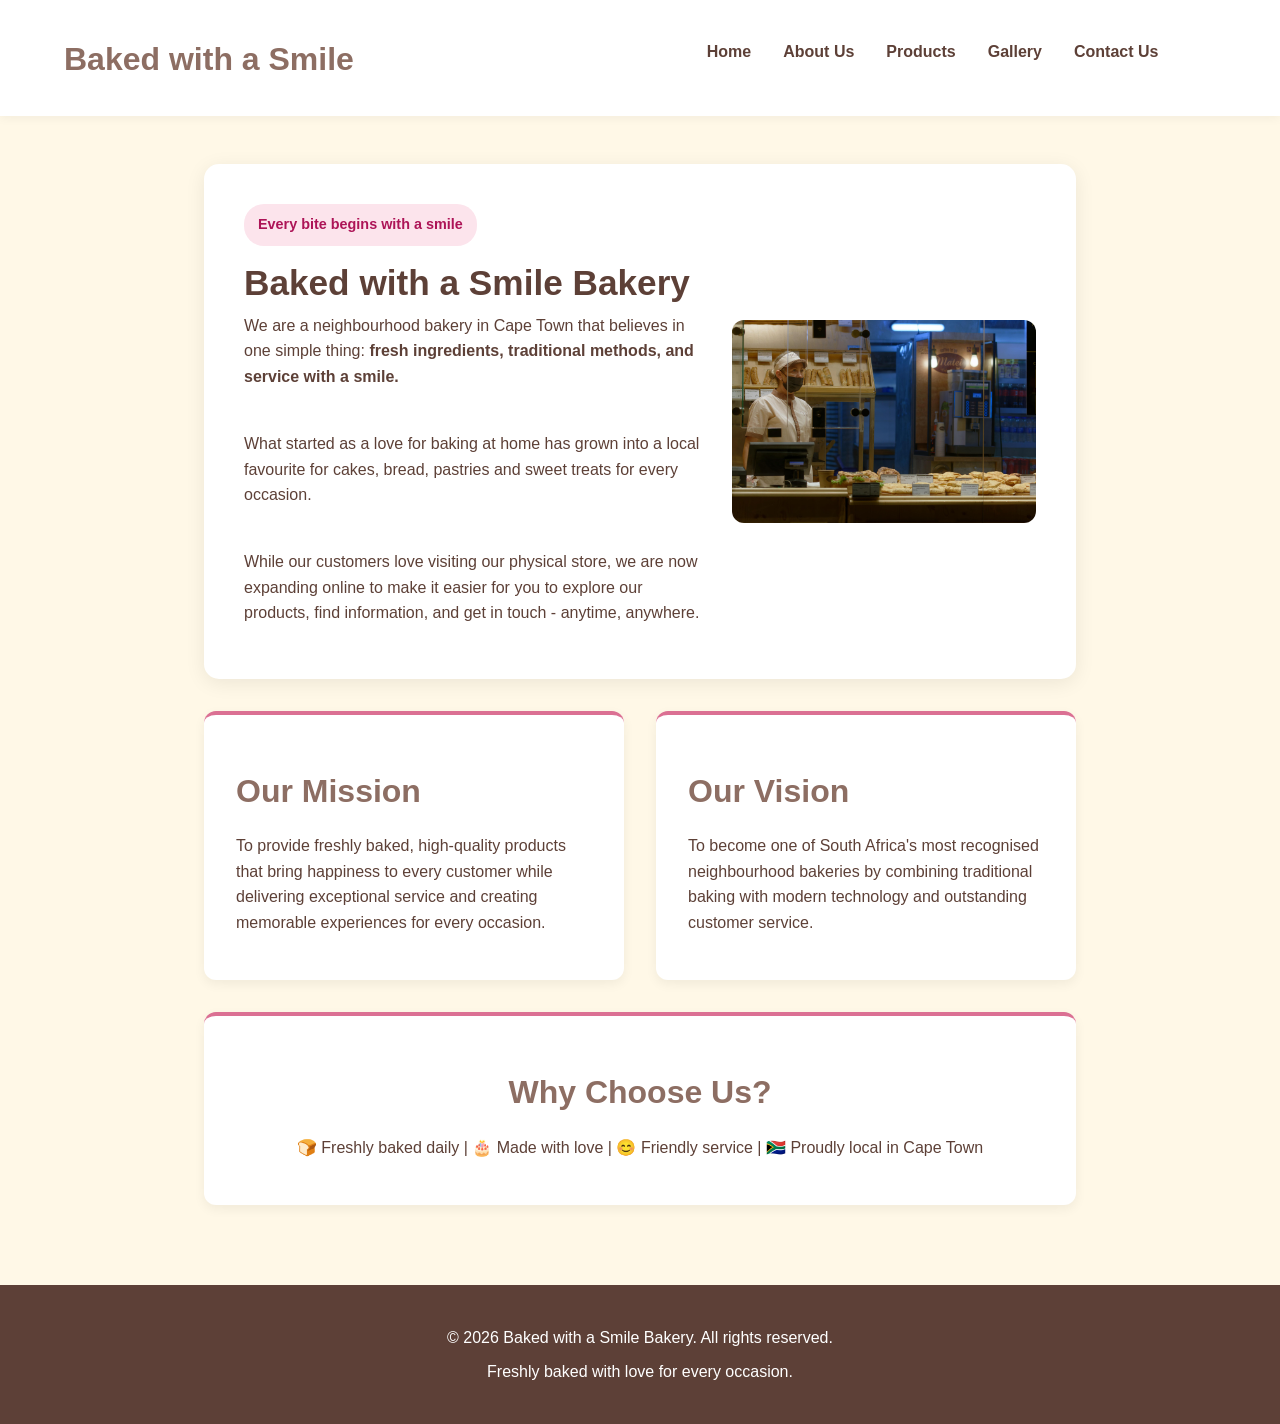
==== aboutus.html @ 3d8c75fc "Part 3: Reconnect local project to GitHub and restore all website files" ====
<!DOCTYPE html>
<html>
<head>
<title>About Us | Baked with a Smile</title>
<link rel="stylesheet" href="css/mystyle.css">
<meta name="viewport" content="width=device-width, initial-scale=1.0">
<style>
*{margin:0;padding:0;box-sizing:border-box;}
body{font-family:Arial,sans-serif;background:#FFF8E7;color:#5D4037;line-height:1.8;}
img{max-width:100%;border-radius:12px;display:block;}
header{display:flex;justify-content:space-between;align-items:center;padding:15px 5%;background:white;box-shadow:0 2px 10px rgba(0,0,0,0.05);}
nav ul{display:flex;list-style:none;gap:2rem;}
nav a{color:#5D4037;text-decoration:none;font-weight:bold;}
nav a:hover{color:palevioletred;}
.about-wrap{max-width:1000px;margin:0 auto;padding:3rem 5%;}
.hero-card{background:white;padding:2.5rem;border-radius:15px;box-shadow:0 4px 20px rgba(0,0,0,0.08);display:grid;grid-template-columns:1.2fr 0.8fr;gap:2rem;align-items:center;margin-bottom:2rem;}
.tagline{background:#FCE4EC;color:#AD1457;padding:8px 14px;border-radius:20px;display:inline-block;font-weight:bold;font-size:0.9rem;margin-bottom:1rem;}
h1{font-size:2.2rem;margin-bottom:0.5rem;}
h2{color:#8D6E63;margin-bottom:0.8rem;}
.split{display:grid;grid-template-columns:1fr 1fr;gap:2rem;margin-top:2rem;}
.card{background:white;padding:2rem;border-radius:12px;box-shadow:0 4px 12px rgba(0,0,0,0.06);border-top:4px solid palevioletred;}
@media(max-width:768px){.hero-card,.split{grid-template-columns:1fr;} header{flex-direction:column;gap:1rem;}}
</style>
</head>
<body>

<header>
<h2>Baked with a Smile</h2>
<nav>
<ul>
<li><a href="index.html">Home</a></li>
<li><a href="aboutus.html">About Us</a></li>
<li><a href="products.html">Products</a></li>
<li><a href="gallery.html">Gallery</a></li>
<li><a href="contactus.html">Contact Us</a></li>
</ul>
</nav>
</header>

<div class="about-wrap">

<div class="hero-card">
<div>
<span class="tagline">Every bite begins with a smile</span>
<h1>Baked with a Smile Bakery</h1>
<p>We are a neighbourhood bakery in Cape Town that believes in one simple thing: <strong>fresh ingredients, traditional methods, and service with a smile.</strong></p>
<br>
<p>What started as a love for baking at home has grown into a local favourite for cakes, bread, pastries and sweet treats for every occasion.</p>
<br>
<p>While our customers love visiting our physical store, we are now expanding online to make it easier for you to explore our products, find information, and get in touch - anytime, anywhere.</p>
</div>
<div>
<img src="images/counter.jpg" alt="Our Bakery">
</div>
</div>

<div class="split">
<div class="card">
<h2>Our Mission</h2>
<p>To provide freshly baked, high-quality products that bring happiness to every customer while delivering exceptional service and creating memorable experiences for every occasion.</p>
</div>
<div class="card">
<h2>Our Vision</h2>
<p>To become one of South Africa's most recognised neighbourhood bakeries by combining traditional baking with modern technology and outstanding customer service.</p>
</div>
</div>

<div class="card" style="margin-top:2rem; text-align:center;">
<h2>Why Choose Us?</h2>
<p>🍞 Freshly baked daily | 🎂 Made with love | 😊 Friendly service | 🇿🇦 Proudly local in Cape Town</p>
</div>

</div>
<footer>
    <p>&copy; 2026 Baked with a Smile Bakery. All rights reserved.</p>
    <p>Freshly baked with love for every occasion.</p>
</footer>


</body>
</html>
---- css/mystyle.css ----
* { margin: 0; padding: 0; box-sizing: border-box; }

body {
font-family: Arial, sans-serif;
background: #FFF8F0; 
color: #333;
line-height: 1.6;
}

img { max-width: 100%; height: auto; display: block; }


header, nav {
display: flex;
justify-content: space-between;
align-items: center;
padding: 15px 5%;
background: white;
flex-wrap: wrap;
}

nav ul { display: flex; list-style: none; gap: 2rem; }
nav a { color: #5D4037; text-decoration: none; font-weight: bold; }
nav a:hover { color: palevioletred; border-bottom: 2px solid palevioletred; }
nav a:focus { outline: 3px solid #5D4037; } 


h1 { font-size: 2.5rem; color: #5D4037; line-height: 1.2; }
h2 { font-size: 2rem; color: #5D4037; margin: 1rem 0; }
h3 { font-size: 1.3rem; margin: 0.8rem 0; }
p, li { font-size: 1rem; line-height: 1.6; margin-bottom: 0.8rem; }


.products-grid {
display: grid;
grid-template-columns: repeat(3, 1fr);
gap: 2rem;
padding: 2rem 5%;
}

.product-card {
background: white;
padding: 15px;
border-radius: 12px;
box-shadow: 0 4px 12px rgba(0,0,0,0.1);
text-align: center;
transition: transform 0.3s, box-shadow 0.3s;
}

.product-card:hover {
transform: translateY(-5px);
box-shadow: 0 8px 20px rgba(0,0,0,0.15);
}



form { max-width: 600px; margin: 2rem auto; padding: 1rem; }
input, textarea, select {
width: 100%;
padding: 12px;
margin: 0.5rem 0 1rem;
border: 2px solid #ddd;
border-radius: 8px;
font-size: 1rem;
}
input:focus, textarea:focus, select:focus { outline: 3px solid palevioletred; border-color: palevioletred; }
input:invalid { border-color: #e74c3c; }
input:valid { border-color: #2ecc71; }
.error { color: #e74c3c; font-size: 0.9rem; display: block; min-height: 1.2rem; }
button {
background: #5D4037; color: white; padding: 12px 24px;
border: none; border-radius: 8px; cursor: pointer; font-size: 1rem;
}
button:hover { background: palevioletred; transform: translateY(-1px); }


.accordion-panel { max-height: 0; overflow: hidden; transition: max-height 0.3s ease; }
#lightbox {
position: fixed; inset: 0; background: rgba(0,0,0,0.85);
display: none; justify-content: center; align-items: center; flex-direction: column; z-index: 100;
}
#lightbox img { max-width: 90%; max-height: 80vh; border-radius: 12px; }
.reveal { opacity: 0; transform: translateY(20px); transition: 0.6s; }
.reveal.visible { opacity: 1; transform: translateY(0); }
#map { height: 300px; width: 100%; margin: 1rem 0; border-radius: 12px; }

@media screen and (max-width: 768px) {

h1 { font-size: 1.8rem; }
h2 { font-size: 1.4rem; }
h3 { font-size: 1.1rem; }
p, li { font-size: 0.95rem; }

.products-grid { grid-template-columns: repeat(2, 1fr); gap: 1rem; padding: 1rem; }
header { flex-direction: column; gap: 1rem; text-align: center; }
nav ul { gap: 1rem; flex-wrap: wrap; justify-content: center; }
}

@media screen and (max-width: 480px) {
h1 { font-size: 1.5rem; }
h2 { font-size: 1.2rem; }
.products-grid { grid-template-columns: 1fr; }
nav ul { flex-direction: column; text-align: center; gap: 0.5rem; }
button, input, textarea, select { width: 100%; font-size: 1rem; }
}


.hero { text-align:center; padding:3rem 5%; background:#FFF5F7; }
.hero h1 { font-size:2.5rem; }
.hero button { margin:0.5rem; }
.welcome { padding:2rem 5%; text-align:center; max-width:900px; margin:0 auto; }
.welcome-img { width:100%; max-width:700px; height:auto; display:block; margin:1.5rem auto; border-radius:12px; }
.gallery-section { padding:2rem 5%; text-align:center; }
.gallery { display:grid; grid-template-columns:repeat(3,1fr); gap:1rem; }
.gallery img { width:100%; height:200px; object-fit:cover; border-radius:12px; cursor:pointer; }
.faq { max-width:800px; margin:2rem auto; padding:0 5%; }
.accordion-btn { width:100%; text-align:left; background:white; color:#5D4037; margin-top:0.5rem; }
.accordion-panel { max-height:0; overflow:hidden; transition:max-height 0.3s ease; background:white; padding:0 1rem; }
#lightbox { position:fixed; inset:0; background:rgba(0,0,0,0.85); display:none; justify-content:center; align-items:center; flex-direction:column; z-index:100; }
#lightbox img { max-width:90%; max-height:80vh; border-radius:12px; }
#lightbox p { color:white; margin-top:1rem; }
.reveal { opacity:0; transform:translateY(20px); transition:0.6s; }
.reveal.visible { opacity:1; transform:translateY(0); }

@media (max-width:768px){
.gallery { grid-template-columns:1fr; }
.hero h1 { font-size:1.8rem; }
} 
.enquiry-hero { text-align:center; padding:2rem 5%; background:#FFF5F7; }
#enquiry-form { max-width:600px; margin:2rem auto; padding:1.5rem; background:white; border-radius:12px; box-shadow:0 4px 12px rgba(0,0,0,0.1); }
#enquiry-form label { font-weight:bold; color:#5D4037; display:block; margin-top:1rem; }
#enquiry-form input, #enquiry-form select, #enquiry-form textarea { width:100%; padding:12px; margin:0.3rem 0; border:2px solid #ddd; border-radius:8px; font-size:1rem; }
.error { color:#e74c3c; font-size:0.9rem; display:block; min-height:1.2rem; }
#enquiry-result { max-width:600px; margin:2rem auto; padding:1.5rem; background:#E8F5E9; border:2px solid #2ecc71; border-radius:12px; } 

.page-title { text-align:center; padding:2rem; }
.section-title { padding-left:5%; }
.search-bar { display:flex; gap:1rem; justify-content:center; padding:1rem 5%; flex-wrap:wrap; }
.search-bar input, .search-bar select { max-width:300px; padding:12px; border:2px solid #ddd; border-radius:8px; }

* { box-sizing: border-box; }
html, body { width: 100%; overflow-x: hidden; }
img { max-width: 100%; height: auto; }


.faq {
max-width: 800px;
width: 100%;
margin: 2rem auto;
padding: 0 1rem;
}
.faq h2 { text-align: center; }
.accordion-btn {
width: 100%;
display: block;
text-align: left;
white-space: normal !important;
word-wrap: break-word;
padding: 14px 16px;
background: white;
color: #5D4037;
border: 1px solid #e8c8c8;
border-radius: 8px;
cursor: pointer;
font-size: 1rem;
line-height: 1.4;
}
.accordion-panel {
max-height: 0;
overflow: hidden;
transition: max-height 0.3s ease;
background: white;
padding: 0 1rem;
}
.accordion-panel p {
padding: 1rem 0;
line-height: 1.6;
}


footer {
background: #5D4037;
color: white;
text-align: center;
padding: 2rem 1rem;
margin-top: 2rem;
width: 100%;
}
footer p { margin: 0.5rem 0; }
footer a { color: #FFD1DC; text-decoration: none; }
footer a:hover { text-decoration: underline; } 


@media (max-width: 900px) {
.products-grid { grid-template-columns: repeat(2, 1fr); }
}
@media (max-width: 600px) {
.products-grid { grid-template-columns: 1fr; gap: 1rem; padding: 1rem; }
}
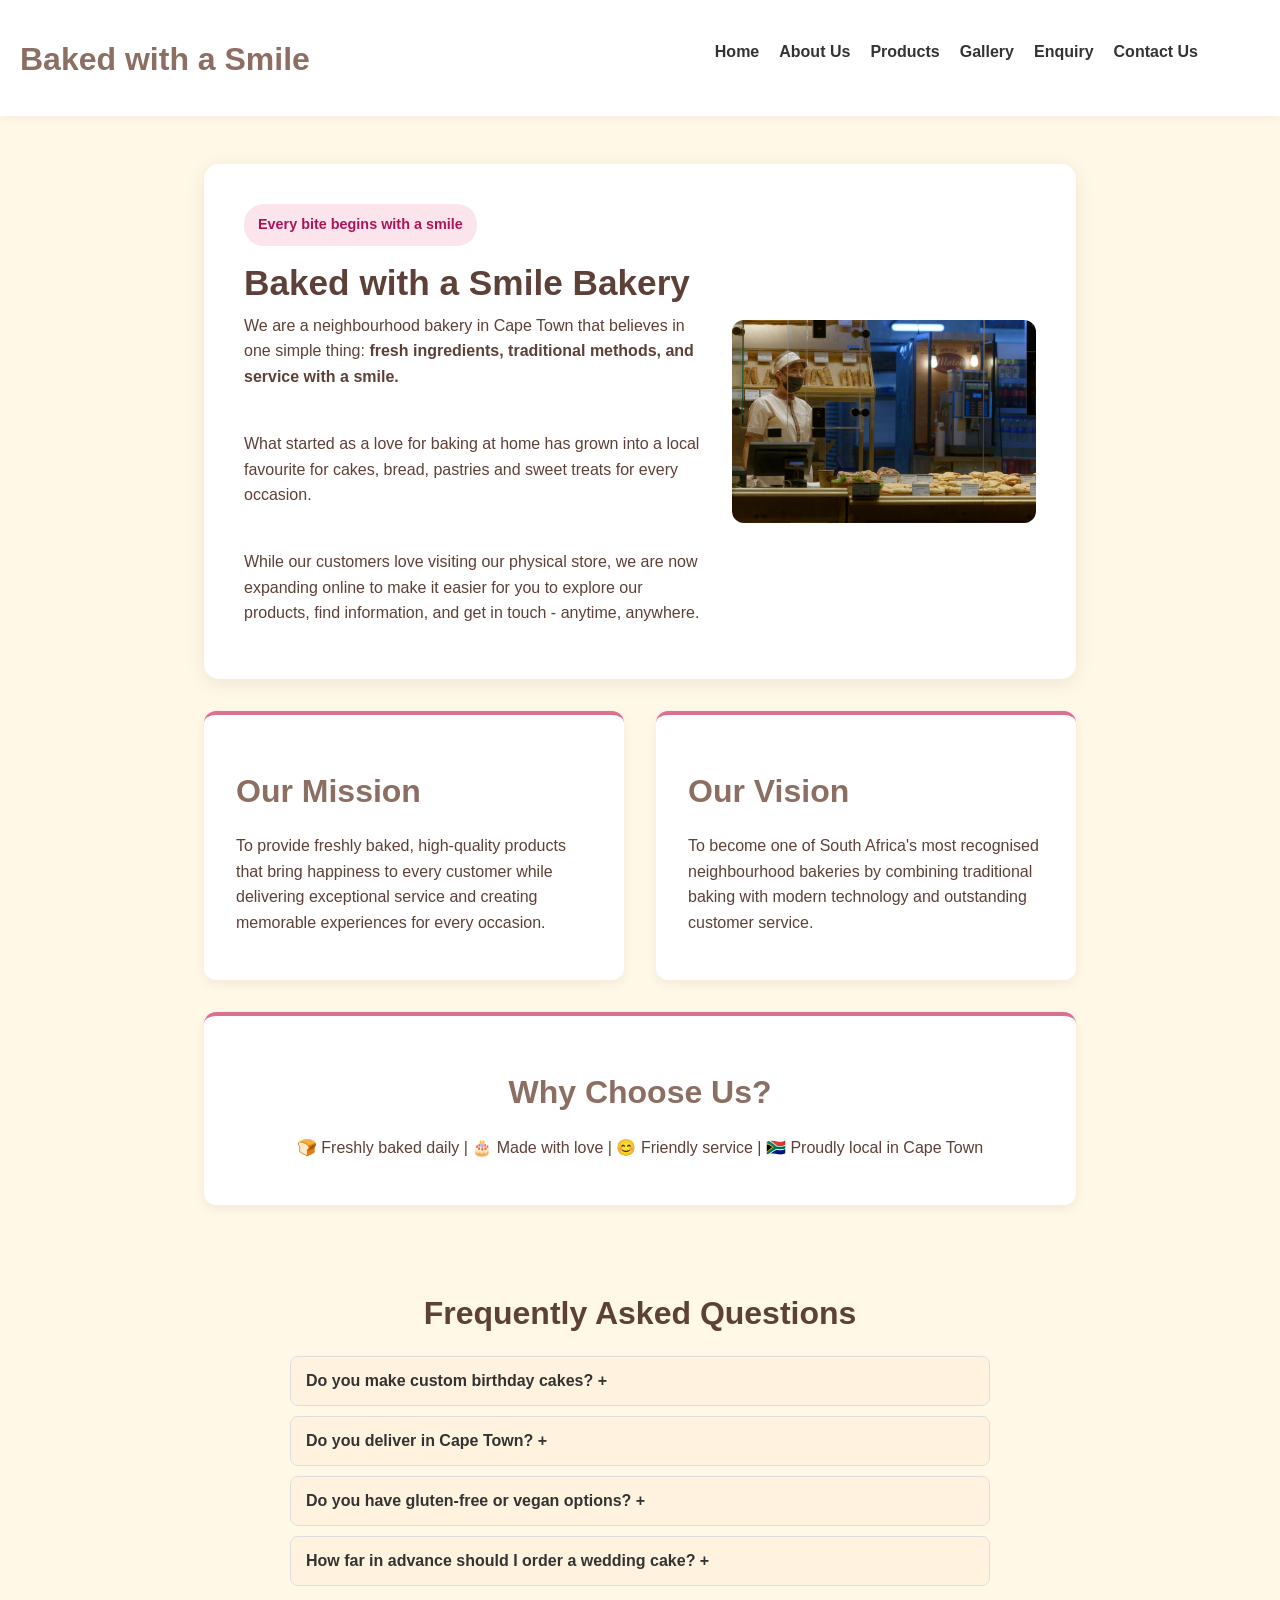
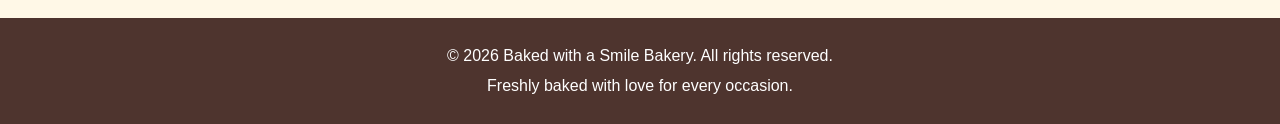
==== commit 7f74dfc6: "fix css and images" ====
--- a/aboutus.html
+++ b/aboutus.html
@@ -2,8 +2,18 @@
 <html>
 <head>
 <title>About Us | Baked with a Smile</title>
-<link rel="stylesheet" href="css/mystyle.css">
+<meta charset="UTF-8">
 <meta name="viewport" content="width=device-width, initial-scale=1.0">
+<meta name="description" content="About Baked with a Smile Bakery in Cape Town - our story, our bakers, and why we bake fresh cakes, cupcakes and bread with love since 2015.">
+<meta name="keywords" content="about Baked with a Smile, bakery Cape Town story, cake bakers Cape Town, family bakery">
+<meta name="author" content="Alakhe ST10538125 - Baked with a Smile Bakery">
+<meta name="robots" content="index, follow">
+<meta property="og:type" content="website">
+<meta property="og:title" content="About Us | Baked with a Smile Bakery in Cape Town - Our Story">
+<meta property="og:description" content="Our story, our bakers, and why we bake fresh cakes and treats with love in Cape Town.">
+<meta property="og:image" content="images/front.jpg">
+<link rel="canonical" href="https://bakedwithasmile.netlify.app/aboutus.html"> 
+<link rel="stylesheet" href="css/mystyle.css"> 
 <style>
 *{margin:0;padding:0;box-sizing:border-box;}
 body{font-family:Arial,sans-serif;background:#FFF8E7;color:#5D4037;line-height:1.8;}
@@ -20,20 +30,63 @@
 .split{display:grid;grid-template-columns:1fr 1fr;gap:2rem;margin-top:2rem;}
 .card{background:white;padding:2rem;border-radius:12px;box-shadow:0 4px 12px rgba(0,0,0,0.06);border-top:4px solid palevioletred;}
 @media(max-width:768px){.hero-card,.split{grid-template-columns:1fr;} header{flex-direction:column;gap:1rem;}}
+footer {
+background: #4E342E !important;
+color: white !important;
+text-align: center !important;
+padding: 20px !important;
+margin-top: 2rem !important;
+}
+footer p {
+color: white !important;
+margin: 5px 0 !important;
+} 
+
+.nav {
+display: flex !important;
+flex-direction: row !important;
+align-items: center !important;
+justify-content: space-between !important;
+flex-wrap: wrap !important;
+}
+.nav nav ul {
+display: flex !important;
+flex-direction: row !important;
+gap: 20px !important;
+list-style: none !important;
+margin: 0 !important;
+padding: 0 !important;
+}
+.hamburger {
+display: none !important;
+}
+@media (max-width: 768px) {
+.hamburger { display: block !important; }
+.nav nav ul {
+display: none !important;
+flex-direction: column !important;
+width: 100% !important;
+}
+.nav nav ul.show { display: flex !important; }
+}
+
 </style>
 </head>
 <body>
 
-<header>
+<header class="nav">
 <h2>Baked with a Smile</h2>
+<button class="hamburger" id="hamburger" aria-label="Toggle menu">&#9776;</button>
 <nav>
 <ul>
 <li><a href="index.html">Home</a></li>
 <li><a href="aboutus.html">About Us</a></li>
 <li><a href="products.html">Products</a></li>
 <li><a href="gallery.html">Gallery</a></li>
+<li><a href="enquiry.html">Enquiry</a></li>
 <li><a href="contactus.html">Contact Us</a></li>
 </ul>
+</nav> 
 </nav>
 </header>
 
@@ -71,9 +124,44 @@
 </div>
 
 </div>
+
+
+<h2 style="text-align:center; margin-top:2rem; color:#5D4037;">Frequently Asked Questions</h2>
+<div style="max-width:700px; margin:0 auto 2rem;">
+<div class="faq-item" style="border:1px solid #ddd; border-radius:8px; margin-bottom:10px; overflow:hidden;">
+<button class="faq-q" style="width:100%; text-align:left; padding:15px; background:#FFF3E0; color:#333; border:none; font-size:1rem; font-weight:bold; cursor:pointer;">Do you make custom birthday cakes? +</button>
+<div class="faq-a" style="display:none; padding:15px; background:white; color:#333;">Yes! Order at least 3 days before your date via our Enquiry page. Choose your flavour, size and theme and we will confirm price and availability within 24 hours.</div>
+</div>
+<div class="faq-item" style="border:1px solid #ddd; border-radius:8px; margin-bottom:10px; overflow:hidden;">
+<button class="faq-q" style="width:100%; text-align:left; padding:15px; background:#FFF3E0; color:#333; border:none; font-size:1rem; font-weight:bold; cursor:pointer;">Do you deliver in Cape Town? +</button>
+<div class="faq-a" style="display:none; padding:15px; background:white; color:#333;">Yes, delivery is R80 in Cape Town City Centre and nearby suburbs. Pickup from 123 Bakery Street is FREE.</div>
+</div>
+<div class="faq-item" style="border:1px solid #ddd; border-radius:8px; margin-bottom:10px; overflow:hidden;">
+<button class="faq-q" style="width:100%; text-align:left; padding:15px; background:#FFF3E0; color:#333; border:none; font-size:1rem; font-weight:bold; cursor:pointer;">Do you have gluten-free or vegan options? +</button>
+<div class="faq-a" style="display:none; padding:15px; background:white; color:#333;">Yes, we bake vegan cupcakes and gluten-free bread on request. Please mention it in your enquiry so we can prepare fresh for you.</div>
+</div>
+<div class="faq-item" style="border:1px solid #ddd; border-radius:8px; margin-bottom:10px; overflow:hidden;">
+<button class="faq-q" style="width:100%; text-align:left; padding:15px; background:#FFF3E0; color:#333; border:none; font-size:1rem; font-weight:bold; cursor:pointer;">How far in advance should I order a wedding cake? +</button>
+<div class="faq-a" style="display:none; padding:15px; background:white; color:#333;">At least 2 weeks before. For large weddings, 1 month is best. Use the Contact form and choose "Catering / Wedding" as your subject.</div>
+</div>
+</div>
+
+<script>
+document.querySelectorAll('.faq-q').forEach(function(btn) {
+btn.addEventListener('click', function() {
+var ans = btn.nextElementSibling;
+var isOpen = ans.style.display === 'block';
+document.querySelectorAll('.faq-a').forEach(function(a){ a.style.display = 'none'; });
+document.querySelectorAll('.faq-q').forEach(function(b){ b.textContent = b.textContent.replace(' -',' +'); });
+if (!isOpen) { ans.style.display = 'block'; btn.textContent = btn.textContent.replace('+','-'); }
+});
+});
+</script>
 <footer>
     <p>&copy; 2026 Baked with a Smile Bakery. All rights reserved.</p>
-    <p>Freshly baked with love for every occasion.</p>
+    <p>Freshly baked with love for every occasion.</p> 
+
+
 </footer>
 
 
--- a/css/mystyle.css
+++ b/css/mystyle.css
@@ -13,7 +13,7 @@
 header, nav {
 display: flex;
 justify-content: space-between;
-align-items: center;
+align-items: center; 
 padding: 15px 5%;
 background: white;
 flex-wrap: wrap;
@@ -194,6 +194,161 @@
 @media (max-width: 900px) {
 .products-grid { grid-template-columns: repeat(2, 1fr); }
 }
+
 @media (max-width: 600px) {
 .products-grid { grid-template-columns: 1fr; gap: 1rem; padding: 1rem; }
-} +} 
+
+fieldset.form-group {
+border: 1px solid #ddd;
+border-radius: 8px;
+padding: 12px;
+margin: 15px 0 5px 0;
+}
+
+fieldset.form-group legend {
+font-weight: bold;
+padding: 0 5px;
+}
+
+.radio-option, .checkbox-option {
+display: flex !important;
+align-items: center;
+gap: 10px;
+margin: 8px 0;
+}
+
+.radio-option input[type="radio"],
+.checkbox-option input[type="checkbox"] {
+width: auto !important;
+margin: 0 !important;
+flex: none;
+accent-color: #8B4513;
+}
+
+.radio-option label,
+.checkbox-option label {
+display: inline !important;
+margin: 0 !important;
+width: auto !important;
+font-weight: normal;
+cursor: pointer;
+} 
+select:invalid { box-shadow: none; } 
+.filter-btn {
+color: #5D4037 !important;
+background: white !important;
+font-weight: bold;
+}
+
+.filter-btn.active {
+color: white !important;
+background: #5D4037 !important;
+}
+
+
+#product-search, 
+#product-filter,
+#product-sort {
+width: auto !important;
+flex: none !important;
+margin: 0 !important;
+display: inline-block !important;
+}
+
+#product-search {
+width: 260px !important;
+}
+
+#product-filter,
+#product-sort {
+width: 180px !important;
+}
+
+
+main > div[style*="display:flex"] {
+display: flex !important;
+flex-wrap: wrap !important;
+}
+
+.nav ul { display: none; }
+.nav ul.show { display: flex; flex-direction: column; }
+.hamburger { display: block;
+ }
+
+
+.hamburger { display: none; font-size: 28px; background: none; border: none; cursor: pointer; }
+
+@media (max-width: 768px) {
+.hamburger { display: block; }
+.nav nav ul { display: none; flex-direction: column; width: 100%; background: #fff; }
+.nav nav ul.show { display: flex; }
+.nav { flex-wrap: wrap; }
+}
+
+
+.nav {
+display: flex;
+align-items: center;
+justify-content: space-between;
+flex-wrap: wrap;
+padding: 15px 20px;
+}
+
+.nav nav ul {
+display: flex !important;
+flex-direction: row;
+gap: 20px;
+list-style: none;
+margin: 0;
+padding: 0;
+}
+
+.nav nav ul li a {
+text-decoration: none;
+color: #333;
+}
+
+.hamburger {
+display: none !important;
+font-size: 28px;
+background: none;
+border: none;
+cursor: pointer;
+}
+
+@media (max-width: 768px) {
+.hamburger {
+display: block !important;
+}
+.nav nav ul {
+display: none !important;
+flex-direction: column;
+width: 100%;
+background: #fff;
+padding: 10px 0;
+}
+.nav nav ul.show {
+display: flex !important;
+} 
+} 
+@media (min-width: 769px) and (max-width: 1024px) {
+h1 { font-size: 2.2rem; }
+h2 { font-size: 1.6rem; }
+.gallery-grid, .product-grid { grid-template-columns: repeat(2, 1fr); }
+main { padding: 0 20px; }
+}
+
+/* Mobile typography - fixes Typography Adjustment (was 2/5) */
+@media (max-width: 768px) {
+h1 { font-size: 1.8rem; line-height: 1.2; }
+h2 { font-size: 1.4rem; }
+p, li { font-size: 0.95rem; line-height: 1.6; }
+img { max-width: 100%; height: auto; }
+}
+
+/* Pseudo-classes - improves Pseudo-classes (was 7/10) */
+a:hover, button:hover, .filter-btn:hover { opacity: 0.85; transform: translateY(-1px); }
+a:focus, button:focus, input:focus, textarea:focus, select:focus { outline: 3px solid #FF9800; outline-offset: 2px; }
+button:active { transform: scale(0.98); }
+
